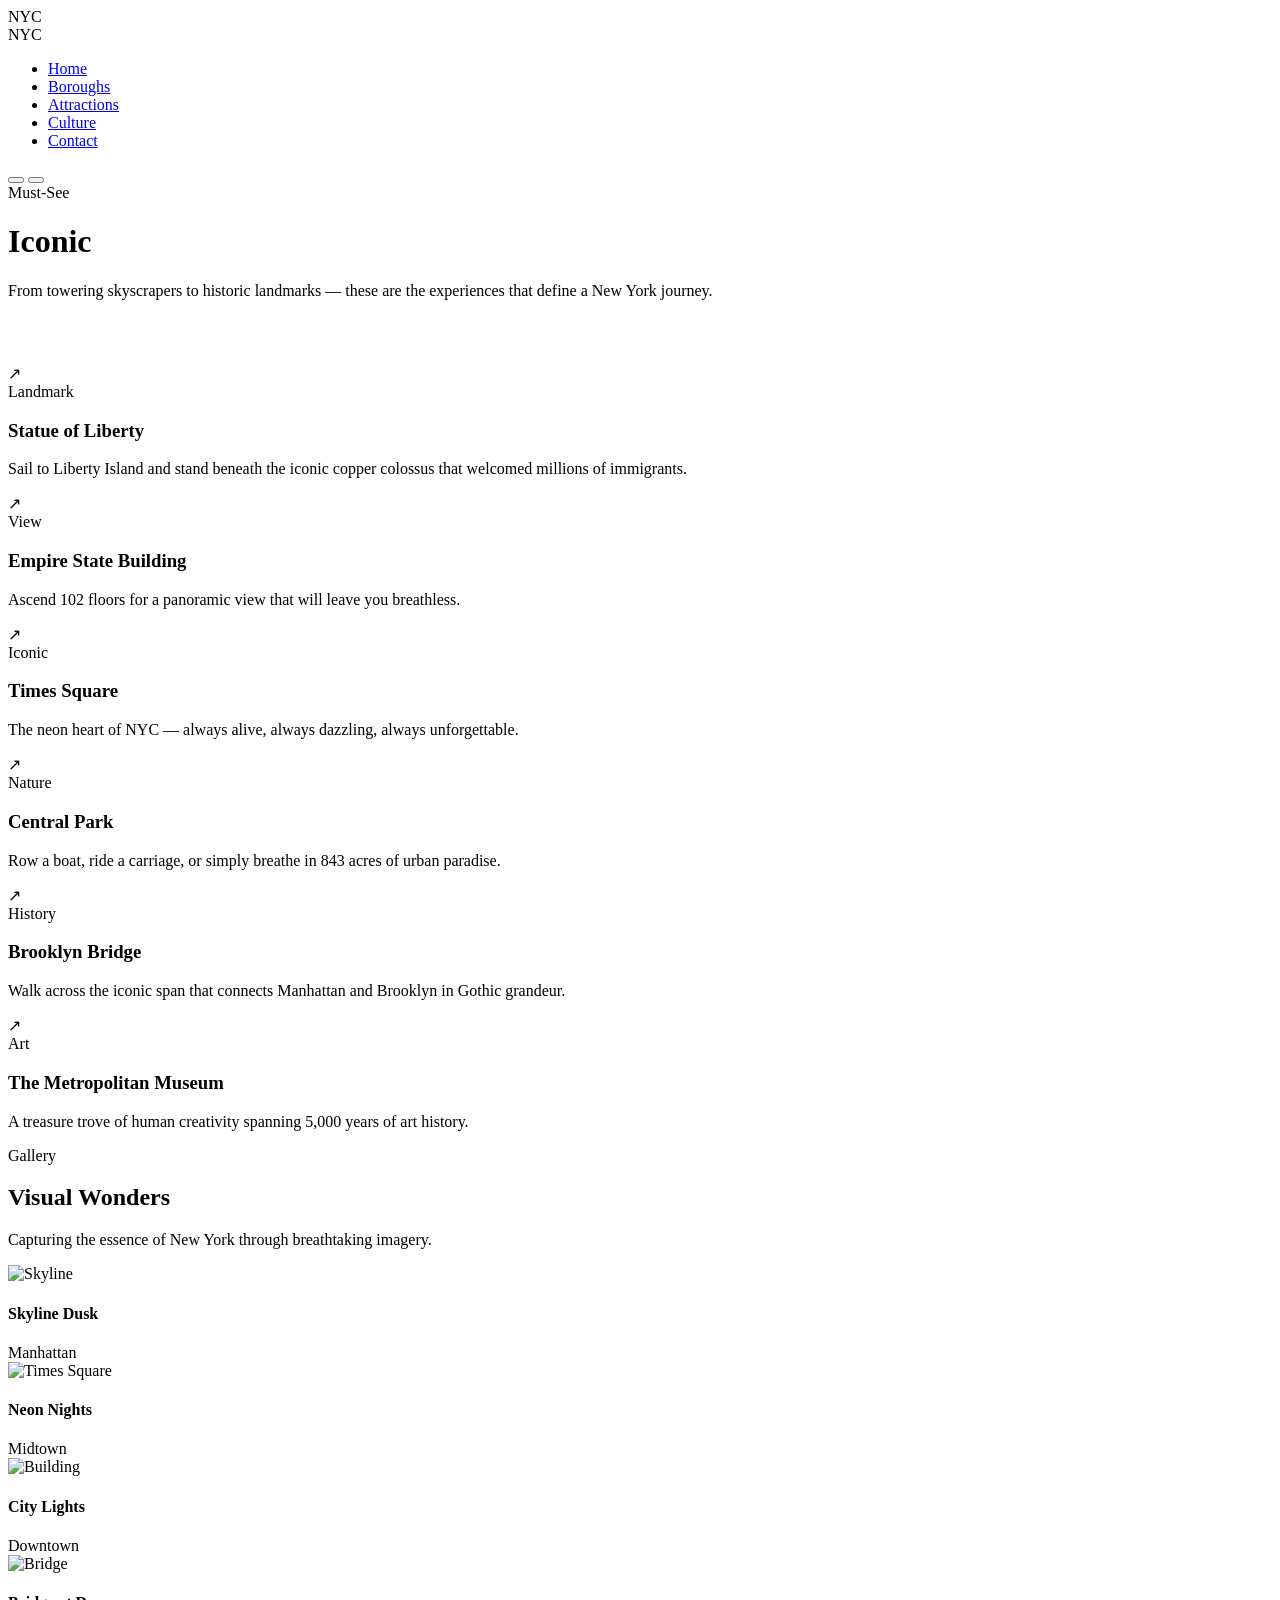
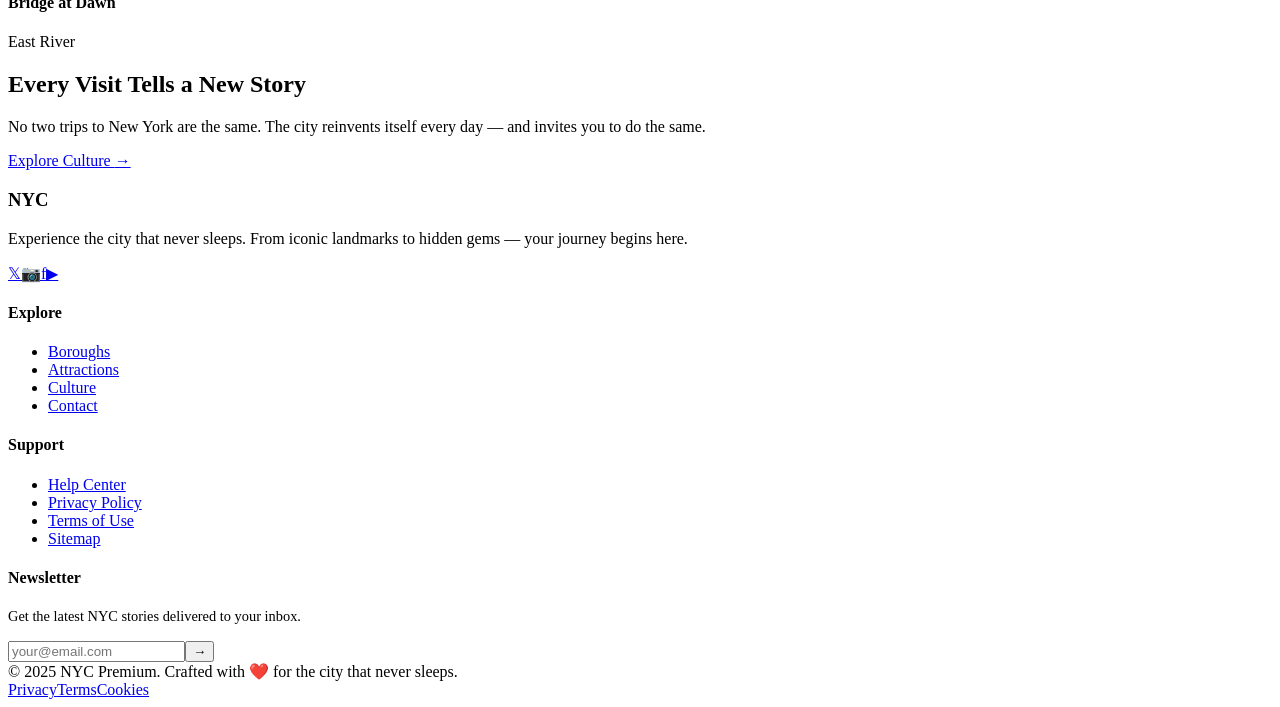
==== attractions.html @ 8195880f "This is My website finished ." ====
<!DOCTYPE html>
<html lang="en" data-theme="dark">

<head>
    <meta charset="UTF-8">
    <meta name="viewport" content="width=device-width, initial-scale=1.0">
    <title>Attractions — NYC Premium</title>
    <link rel="stylesheet" href="./NewYork-City-/assets/css/style.css">
    <link rel="icon"
        href="data:image/svg+xml,<svg xmlns='http://www.w3.org/2000/svg' viewBox='0 0 100 100'><text y='.9em' font-size='90'>🗽</text></svg>">
</head>

<body>

    <div class="loader">
        <div class="loader-logo">NYC</div>
        <div class="loader-bar"><span></span></div>
    </div>

    <nav class="navbar">
        <div class="nav-logo">NYC</div>
        <ul class="nav-links">
            <li><a href="index.html">Home</a></li>
            <li><a href="boroughs.html">Boroughs</a></li>
            <li><a href="attractions.html" class="active">Attractions</a></li>
            <li><a href="culture.html">Culture</a></li>
            <li><a href="contact.html">Contact</a></li>
        </ul>
        <div class="nav-actions">
            <button class="theme-toggle"><span class="slider"></span></button>
            <button class="menu-btn"><span></span><span></span><span></span></button>
        </div>
    </nav>

    <header class="page-header">
        <div class="page-header-bg"
            style="background-image: url('https://images.unsplash.com/photo-1546436836-07a91091f160?w=2400&q=95');">
        </div>
        <div class="page-header-content">
            <span class="section-tag">Must-See</span>
            <h1>Iconic <span
                    style="background: var(--gradient); -webkit-background-clip: text; -webkit-text-fill-color: transparent;">Attractions</span>
            </h1>
            <p>From towering skyscrapers to historic landmarks — these are the experiences that define a New York
                journey.</p>
        </div>
    </header>

    <section class="section" style="padding-top: 3rem;">
        <div class="cards-grid">
            <div class="card-3d reveal">
                <div class="card-image"
                    style="background-image: url('https://images.unsplash.com/photo-1546436836-07a91091f160?w=1200&q=90&auto=format&fit=crop');">
                </div>
                <div class="card-overlay"></div>
                <div class="card-arrow">↗</div>
                <div class="card-content"><span class="card-tag">Landmark</span>
                    <h3 class="card-title">Statue of Liberty</h3>
                    <p class="card-text">Sail to Liberty Island and stand beneath the iconic copper colossus that
                        welcomed millions of immigrants.</p>
                </div>
            </div>

            <div class="card-3d reveal">
                <div class="card-image"
                    style="background-image: url('https://images.unsplash.com/photo-1518391846015-55a9cc003b25?w=1200&q=90&auto=format&fit=crop');">
                </div>
                <div class="card-overlay"></div>
                <div class="card-arrow">↗</div>
                <div class="card-content"><span class="card-tag">View</span>
                    <h3 class="card-title">Empire State Building</h3>
                    <p class="card-text">Ascend 102 floors for a panoramic view that will leave you breathless.</p>
                </div>
            </div>

            <div class="card-3d reveal">
                <div class="card-image"
                    style="background-image: url('https://images.unsplash.com/photo-1534430480872-3498386e7856?w=1200&q=90&auto=format&fit=crop');">
                </div>
                <div class="card-overlay"></div>
                <div class="card-arrow">↗</div>
                <div class="card-content"><span class="card-tag">Iconic</span>
                    <h3 class="card-title">Times Square</h3>
                    <p class="card-text">The neon heart of NYC — always alive, always dazzling, always unforgettable.
                    </p>
                </div>
            </div>

            <div class="card-3d reveal">
                <div class="card-image"
                    style="background-image: url('https://images.unsplash.com/photo-1568515387631-8b650bbcdb90?w=1200&q=90&auto=format&fit=crop');">
                </div>
                <div class="card-overlay"></div>
                <div class="card-arrow">↗</div>
                <div class="card-content"><span class="card-tag">Nature</span>
                    <h3 class="card-title">Central Park</h3>
                    <p class="card-text">Row a boat, ride a carriage, or simply breathe in 843 acres of urban paradise.
                    </p>
                </div>
            </div>

            <div class="card-3d reveal">
                <div class="card-image"
                    style="background-image: url('https://images.unsplash.com/photo-1496588152823-86ff7695e68f?w=1200&q=90&auto=format&fit=crop');">
                </div>
                <div class="card-overlay"></div>
                <div class="card-arrow">↗</div>
                <div class="card-content"><span class="card-tag">History</span>
                    <h3 class="card-title">Brooklyn Bridge</h3>
                    <p class="card-text">Walk across the iconic span that connects Manhattan and Brooklyn in Gothic
                        grandeur.</p>
                </div>
            </div>

            <div class="card-3d reveal">
                <div class="card-image"
                    style="background-image: url('https://images.unsplash.com/photo-1605130284535-11dd9eedc58a?w=1200&q=90&auto=format&fit=crop');">
                </div>
                <div class="card-overlay"></div>
                <div class="card-arrow">↗</div>
                <div class="card-content"><span class="card-tag">Art</span>
                    <h3 class="card-title">The Metropolitan Museum</h3>
                    <p class="card-text">A treasure trove of human creativity spanning 5,000 years of art history.</p>
                </div>
            </div>
        </div>
    </section>

    <section class="section" style="background: var(--bg-secondary);">
        <div class="section-header reveal">
            <span class="section-tag">Gallery</span>
            <h2 class="section-title">Visual Wonders</h2>
            <p class="section-desc">Capturing the essence of New York through breathtaking imagery.</p>
        </div>
        <div class="gallery-3d">
            <div class="gallery-item reveal"><img
                    src="https://images.unsplash.com/photo-1500916434205-0c77489c6cf7?w=800&q=90" alt="Skyline">
                <div class="gallery-caption">
                    <h4>Skyline Dusk</h4><span>Manhattan</span>
                </div>
            </div>
            <div class="gallery-item reveal"><img
                    src="https://images.unsplash.com/photo-1534430480872-3498386e7856?w=800&q=90" alt="Times Square">
                <div class="gallery-caption">
                    <h4>Neon Nights</h4><span>Midtown</span>
                </div>
            </div>
            <div class="gallery-item reveal"><img
                    src="https://images.unsplash.com/photo-1518391846015-55a9cc003b25?w=800&q=90" alt="Building">
                <div class="gallery-caption">
                    <h4>City Lights</h4><span>Downtown</span>
                </div>
            </div>
            <div class="gallery-item reveal"><img
                    src="https://images.unsplash.com/photo-1496588152823-86ff7695e68f?w=800&q=90" alt="Bridge">
                <div class="gallery-caption">
                    <h4>Bridge at Dawn</h4><span>East River</span>
                </div>
            </div>
        </div>
    </section>

    <section class="parallax-section">
        <div class="parallax-bg"
            style="background-image: url('https://images.unsplash.com/photo-1546436836-07a91091f160?w=2400&q=95');">
        </div>
        <div class="parallax-content reveal">
            <h2>Every Visit Tells a New Story</h2>
            <p>No two trips to New York are the same. The city reinvents itself every day — and invites you to do the
                same.</p>
            <a href="culture.html" class="btn btn-primary btn-magnetic">Explore Culture <span>→</span></a>
        </div>
    </section>

    <footer class="footer">
        <div class="footer-3d-bg"></div>
        <div class="footer-grid">
            <div class="footer-brand">
                <h3>NYC</h3>
                <p>Experience the city that never sleeps. From iconic landmarks to hidden gems — your journey begins
                    here.</p>
                <div class="social-links"><a href="#" class="social-link">𝕏</a><a href="#" class="social-link">📷</a><a
                        href="#" class="social-link">f</a><a href="#" class="social-link">▶</a></div>
            </div>
            <div class="footer-col">
                <h4>Explore</h4>
                <ul>
                    <li><a href="boroughs.html">Boroughs</a></li>
                    <li><a href="attractions.html">Attractions</a></li>
                    <li><a href="culture.html">Culture</a></li>
                    <li><a href="contact.html">Contact</a></li>
                </ul>
            </div>
            <div class="footer-col">
                <h4>Support</h4>
                <ul>
                    <li><a href="#">Help Center</a></li>
                    <li><a href="#">Privacy Policy</a></li>
                    <li><a href="#">Terms of Use</a></li>
                    <li><a href="#">Sitemap</a></li>
                </ul>
            </div>
            <div class="footer-col">
                <h4>Newsletter</h4>
                <p style="color: var(--text-secondary); font-size: 0.9rem; margin-bottom: 1rem;">Get the latest NYC
                    stories delivered to your inbox.</p>
                <form class="newsletter" onsubmit="event.preventDefault(); this.reset(); alert('Subscribed! 🗽');">
                    <input type="email" placeholder="your@email.com" required><button type="submit">→</button>
                </form>
            </div>
        </div>
        <div class="footer-bottom">
            <div>© 2025 NYC Premium. Crafted with ❤️ for the city that never sleeps.</div>
            <div class="footer-bottom-links"><a href="#">Privacy</a><a href="#">Terms</a><a href="#">Cookies</a></div>
        </div>
    </footer>

    <script src="./NewYork-City-/assets/java/main.js"></script>
</body>

</html>
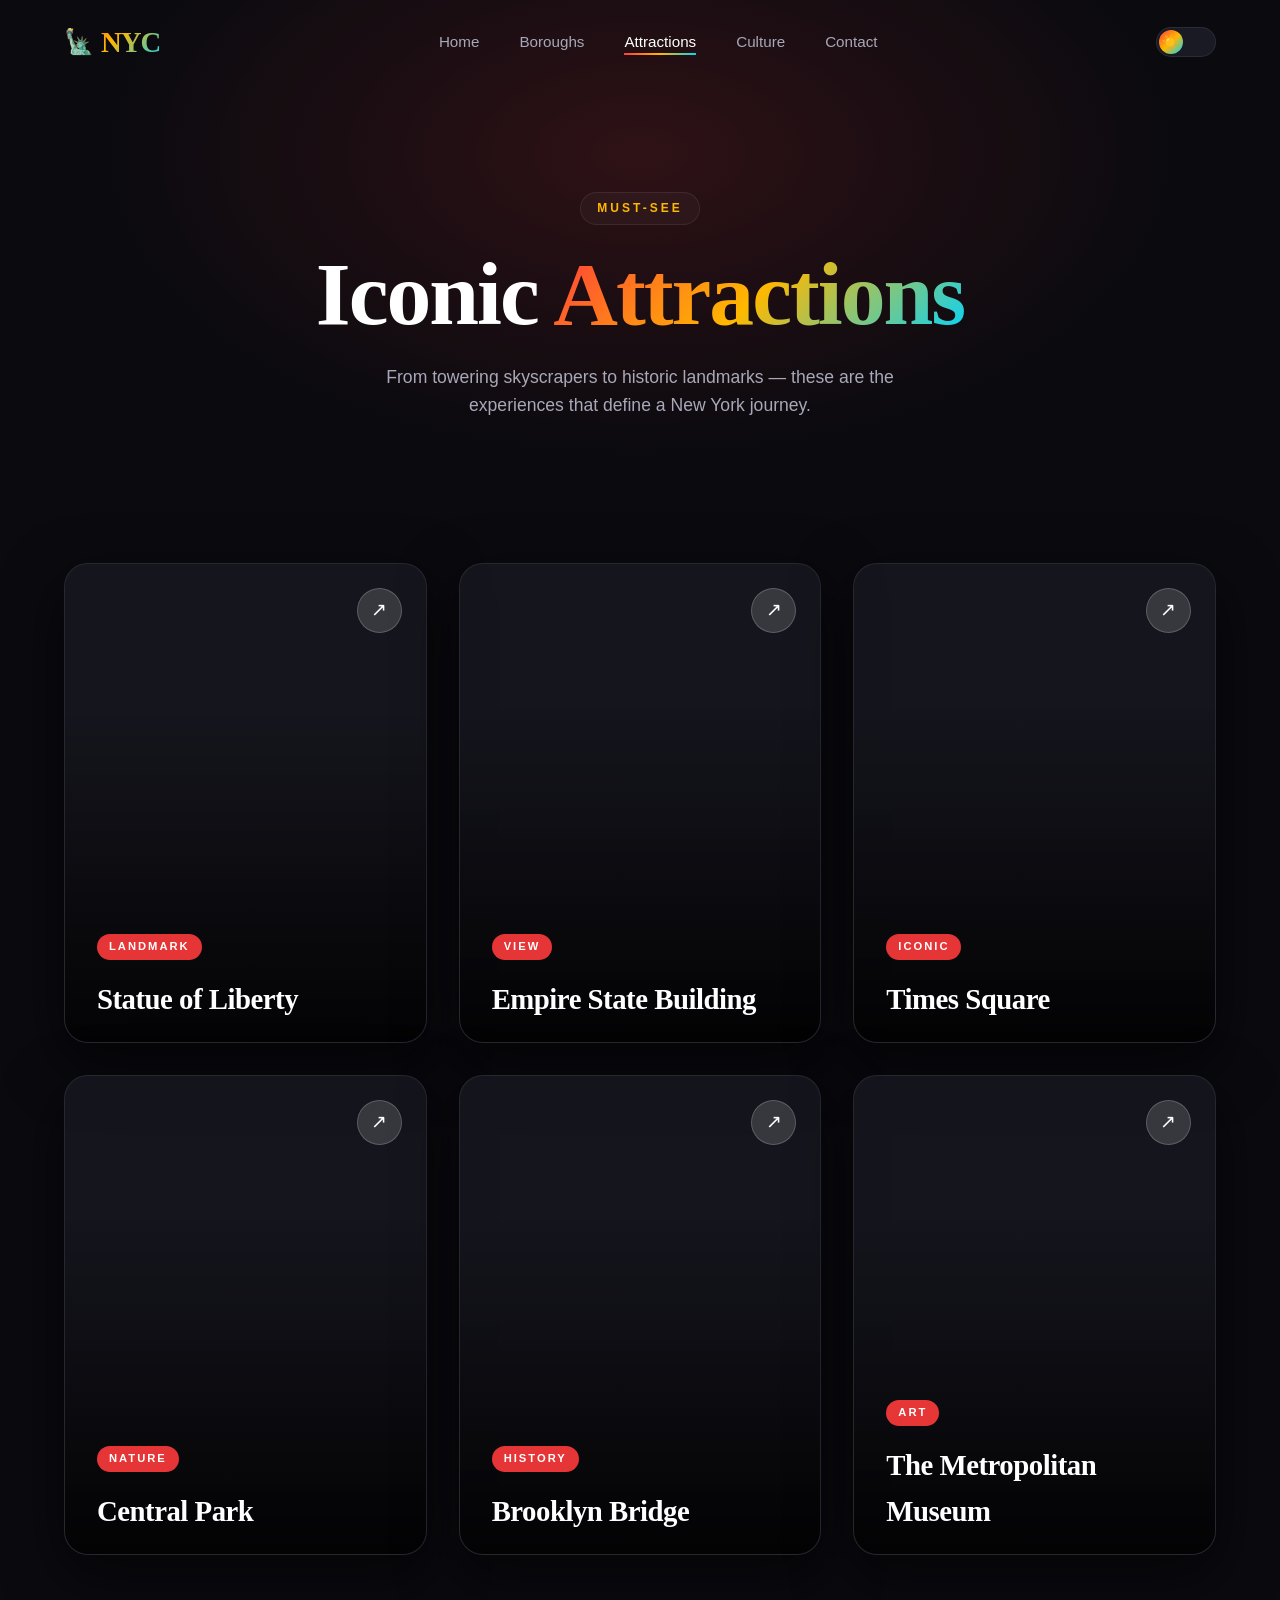
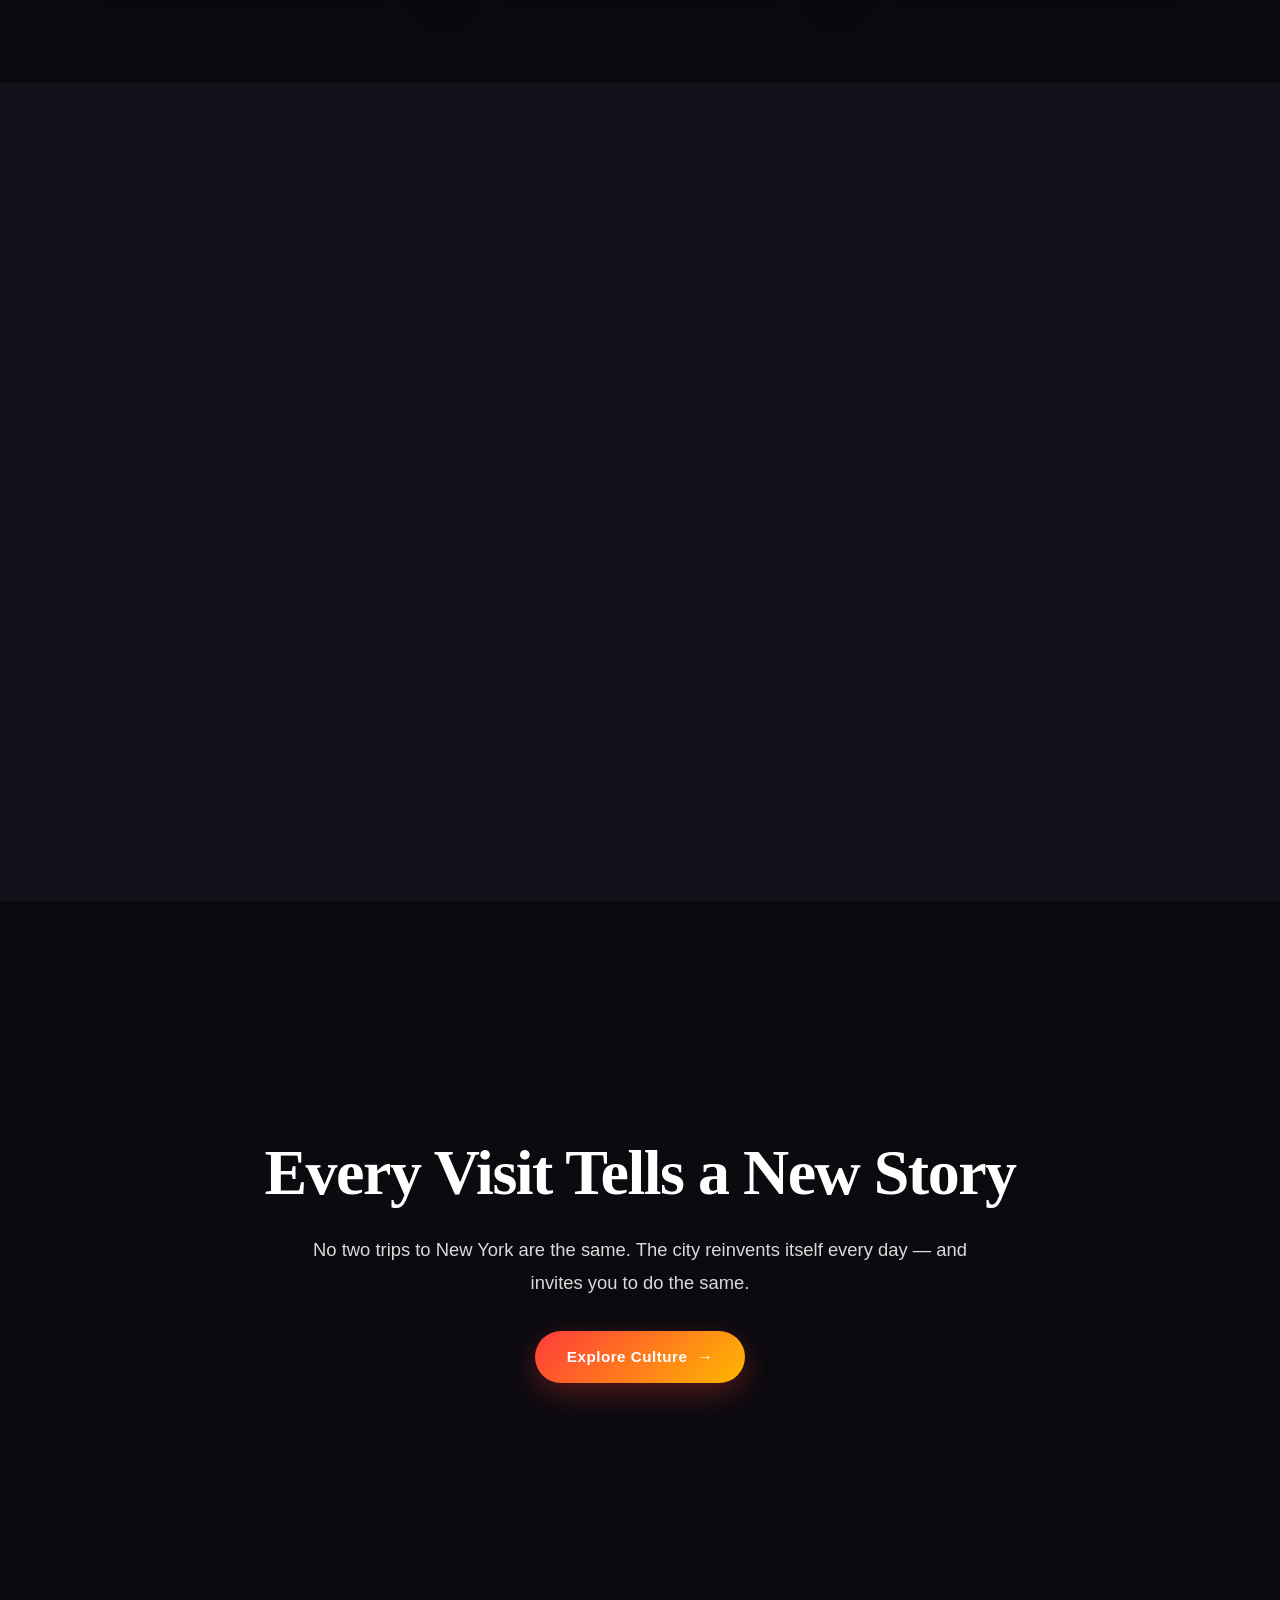
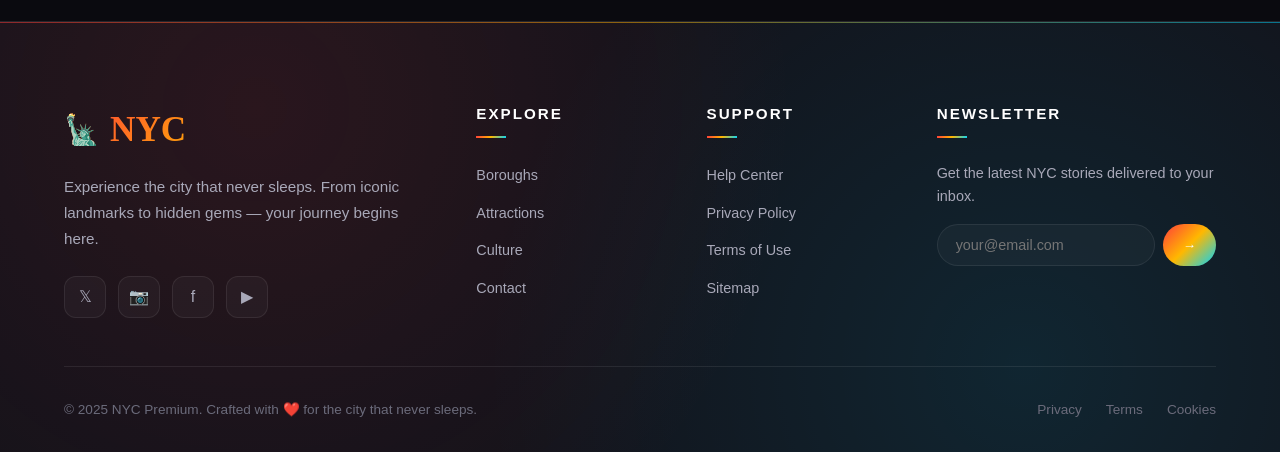
==== commit a387ee92: "this website finish" ====
--- a/attractions.html
+++ b/attractions.html
@@ -5,7 +5,7 @@
     <meta charset="UTF-8">
     <meta name="viewport" content="width=device-width, initial-scale=1.0">
     <title>Attractions — NYC Premium</title>
-    <link rel="stylesheet" href="./NewYork-City-/assets/css/style.css">
+    <link rel="stylesheet" href="./assets/css/style.css">
     <link rel="icon"
         href="data:image/svg+xml,<svg xmlns='http://www.w3.org/2000/svg' viewBox='0 0 100 100'><text y='.9em' font-size='90'>🗽</text></svg>">
 </head>
@@ -215,7 +215,7 @@
         </div>
     </footer>
 
-    <script src="./NewYork-City-/assets/java/main.js"></script>
+    <script src="./assets/java/main.js"></script>
 </body>
 
 </html>
--- a/assets/css/style.css
+++ b/assets/css/style.css
@@ -0,0 +1,1181 @@
+/* ============================================
+   NYC PREMIUM WEBSITE - GLOBAL STYLES
+   ============================================ */
+
+@import url('https://fonts.googleapis.com/css2?family=Playfair+Display:wght@400;700;900&family=Inter:wght@300;400;500;600;700;800&family=Space+Grotesk:wght@300;400;500;600;700&display=swap');
+
+:root {
+  /* Dark theme (default) */
+  --bg-primary: #0a0a0f;
+  --bg-secondary: #12121a;
+  --bg-tertiary: #1a1a24;
+  --bg-card: rgba(26, 26, 36, 0.7);
+  --text-primary: #ffffff;
+  --text-secondary: #a8a8b8;
+  --text-muted: #6b6b7b;
+  --accent: #ff3b3b;
+  --accent-2: #ffb800;
+  --accent-3: #00d4ff;
+  --border: rgba(255, 255, 255, 0.08);
+  --glass: rgba(255, 255, 255, 0.03);
+  --shadow: 0 20px 60px rgba(0, 0, 0, 0.5);
+  --gradient: linear-gradient(135deg, #ff3b3b 0%, #ffb800 50%, #00d4ff 100%);
+  --gradient-dark: linear-gradient(135deg, #0a0a0f 0%, #1a1a24 100%);
+}
+
+[data-theme="light"] {
+  --bg-primary: #f5f5f7;
+  --bg-secondary: #ffffff;
+  --bg-tertiary: #eaeaea;
+  --bg-card: rgba(255, 255, 255, 0.8);
+  --text-primary: #0a0a0f;
+  --text-secondary: #4a4a5a;
+  --text-muted: #8a8a9a;
+  --border: rgba(0, 0, 0, 0.08);
+  --glass: rgba(0, 0, 0, 0.02);
+  --shadow: 0 20px 60px rgba(0, 0, 0, 0.12);
+  --gradient: linear-gradient(135deg, #ff3b3b 0%, #ffb800 50%, #0099cc 100%);
+}
+
+* {
+  margin: 0;
+  padding: 0;
+  box-sizing: border-box;
+}
+
+html {
+  scroll-behavior: smooth;
+  overflow-x: hidden;
+}
+
+body {
+  font-family: 'Space Grotesk', 'Inter', sans-serif;
+  background: var(--bg-primary);
+  color: var(--text-primary);
+  overflow-x: hidden;
+  transition: background 0.5s ease, color 0.5s ease;
+  line-height: 1.6;
+  min-height: 100vh;
+}
+
+/* ============ SCROLLBAR ============ */
+::-webkit-scrollbar { width: 10px; }
+::-webkit-scrollbar-track { background: var(--bg-secondary); }
+::-webkit-scrollbar-thumb {
+  background: var(--gradient);
+  border-radius: 10px;
+}
+
+/* ============ LOADER ============ */
+.loader {
+  position: fixed;
+  inset: 0;
+  background: var(--bg-primary);
+  z-index: 10000;
+  display: flex;
+  align-items: center;
+  justify-content: center;
+  flex-direction: column;
+  transition: opacity 0.8s ease, visibility 0.8s ease;
+}
+.loader.hidden { opacity: 0; visibility: hidden; }
+.loader-logo {
+  font-family: 'Playfair Display', serif;
+  font-size: 3rem;
+  font-weight: 900;
+  background: var(--gradient);
+  -webkit-background-clip: text;
+  -webkit-text-fill-color: transparent;
+  background-clip: text;
+  animation: pulse 1.5s ease-in-out infinite;
+}
+.loader-bar {
+  width: 200px;
+  height: 3px;
+  background: var(--bg-tertiary);
+  margin-top: 20px;
+  border-radius: 3px;
+  overflow: hidden;
+}
+.loader-bar span {
+  display: block;
+  height: 100%;
+  width: 0;
+  background: var(--gradient);
+  animation: load 1.5s ease forwards;
+}
+@keyframes pulse { 0%,100% { opacity: 1; } 50% { opacity: 0.5; } }
+@keyframes load { to { width: 100%; } }
+
+/* ============ NAVBAR ============ */
+.navbar {
+  position: fixed;
+  top: 0;
+  left: 0;
+  width: 100%;
+  padding: 1.2rem 5%;
+  display: flex;
+  justify-content: space-between;
+  align-items: center;
+  z-index: 1000;
+  transition: all 0.4s ease;
+  backdrop-filter: blur(0px);
+}
+.navbar.scrolled {
+  padding: 0.8rem 5%;
+  background: var(--bg-card);
+  backdrop-filter: blur(20px);
+  border-bottom: 1px solid var(--border);
+  box-shadow: var(--shadow);
+}
+.nav-logo {
+  font-family: 'Playfair Display', serif;
+  font-size: 1.8rem;
+  font-weight: 900;
+  letter-spacing: -1px;
+  background: var(--gradient);
+  -webkit-background-clip: text;
+  -webkit-text-fill-color: transparent;
+  background-clip: text;
+  cursor: pointer;
+  display: flex;
+  align-items: center;
+  gap: 8px;
+}
+.nav-logo::before {
+  content: '🗽';
+  font-size: 1.5rem;
+  -webkit-text-fill-color: initial;
+}
+.nav-links {
+  display: flex;
+  gap: 2.5rem;
+  list-style: none;
+  align-items: center;
+}
+.nav-links a {
+  color: var(--text-secondary);
+  text-decoration: none;
+  font-weight: 500;
+  font-size: 0.95rem;
+  position: relative;
+  transition: color 0.3s ease;
+  padding: 5px 0;
+}
+.nav-links a::after {
+  content: '';
+  position: absolute;
+  bottom: 0;
+  left: 0;
+  width: 0;
+  height: 2px;
+  background: var(--gradient);
+  transition: width 0.4s cubic-bezier(0.4, 0, 0.2, 1);
+}
+.nav-links a:hover, .nav-links a.active {
+  color: var(--text-primary);
+}
+.nav-links a:hover::after, .nav-links a.active::after {
+  width: 100%;
+}
+
+.nav-actions {
+  display: flex;
+  align-items: center;
+  gap: 1rem;
+}
+
+/* Theme Toggle */
+.theme-toggle {
+  width: 60px;
+  height: 30px;
+  border-radius: 50px;
+  background: var(--bg-tertiary);
+  border: 1px solid var(--border);
+  cursor: pointer;
+  position: relative;
+  transition: all 0.4s ease;
+}
+.theme-toggle::before {
+  content: '☀️';
+  position: absolute;
+  top: 50%;
+  left: 4px;
+  transform: translateY(-50%);
+  font-size: 0.9rem;
+  transition: all 0.4s cubic-bezier(0.68, -0.55, 0.265, 1.55);
+  z-index: 2;
+}
+[data-theme="light"] .theme-toggle::before {
+  content: '🌙';
+  left: 32px;
+}
+.theme-toggle .slider {
+  position: absolute;
+  top: 2px;
+  left: 2px;
+  width: 24px;
+  height: 24px;
+  border-radius: 50%;
+  background: var(--gradient);
+  transition: all 0.4s cubic-bezier(0.68, -0.55, 0.265, 1.55);
+}
+[data-theme="light"] .theme-toggle .slider {
+  left: 32px;
+}
+
+/* Mobile Menu Button */
+.menu-btn {
+  display: none;
+  width: 40px;
+  height: 40px;
+  border-radius: 10px;
+  background: var(--glass);
+  border: 1px solid var(--border);
+  cursor: pointer;
+  flex-direction: column;
+  justify-content: center;
+  align-items: center;
+  gap: 5px;
+  transition: all 0.3s ease;
+}
+.menu-btn span {
+  width: 20px;
+  height: 2px;
+  background: var(--text-primary);
+  border-radius: 2px;
+  transition: all 0.3s ease;
+}
+.menu-btn.active span:nth-child(1) { transform: translateY(7px) rotate(45deg); }
+.menu-btn.active span:nth-child(2) { opacity: 0; }
+.menu-btn.active span:nth-child(3) { transform: translateY(-7px) rotate(-45deg); }
+
+/* ============ ADVANCED BUTTONS ============ */
+.btn {
+  position: relative;
+  display: inline-flex;
+  align-items: center;
+  gap: 10px;
+  padding: 14px 32px;
+  border-radius: 50px;
+  font-weight: 600;
+  font-size: 0.95rem;
+  letter-spacing: 0.5px;
+  text-decoration: none;
+  cursor: pointer;
+  border: none;
+  overflow: hidden;
+  transition: all 0.4s cubic-bezier(0.4, 0, 0.2, 1);
+  font-family: inherit;
+  isolation: isolate;
+}
+.btn-primary {
+  background: var(--gradient);
+  color: #fff;
+  background-size: 200% 200%;
+  animation: gradientShift 4s ease infinite;
+  box-shadow: 0 10px 30px rgba(255, 59, 59, 0.3);
+}
+.btn-primary:hover {
+  transform: translateY(-3px) scale(1.02);
+  box-shadow: 0 20px 40px rgba(255, 59, 59, 0.5);
+}
+.btn-primary::before {
+  content: '';
+  position: absolute;
+  inset: 0;
+  background: linear-gradient(90deg, transparent, rgba(255,255,255,0.4), transparent);
+  transform: translateX(-100%);
+  transition: transform 0.6s ease;
+}
+.btn-primary:hover::before { transform: translateX(100%); }
+
+.btn-outline {
+  background: transparent;
+  color: var(--text-primary);
+  border: 1.5px solid var(--border);
+  backdrop-filter: blur(10px);
+}
+.btn-outline:hover {
+  border-color: transparent;
+  background: var(--gradient);
+  color: #fff;
+  transform: translateY(-3px);
+  box-shadow: 0 15px 35px rgba(255, 184, 0, 0.3);
+}
+.btn-icon {
+  width: 50px;
+  height: 50px;
+  padding: 0;
+  border-radius: 50%;
+  background: var(--glass);
+  border: 1px solid var(--border);
+  color: var(--text-primary);
+  display: inline-flex;
+  align-items: center;
+  justify-content: center;
+  transition: all 0.4s ease;
+}
+.btn-icon:hover {
+  background: var(--gradient);
+  color: #fff;
+  transform: rotate(45deg) scale(1.1);
+}
+
+@keyframes gradientShift {
+  0%,100% { background-position: 0% 50%; }
+  50% { background-position: 100% 50%; }
+}
+
+/* Magnetic button */
+.btn-magnetic {
+  position: relative;
+  transition: transform 0.3s cubic-bezier(0.4, 0, 0.2, 1);
+}
+
+/* ============ HERO 3D SECTION ============ */
+.hero {
+  position: relative;
+  min-height: 100vh;
+  display: flex;
+  align-items: center;
+  justify-content: center;
+  overflow: hidden;
+  padding: 100px 5% 50px;
+  perspective: 1500px;
+  background: radial-gradient(ellipse at 50% 50%, rgba(255, 59, 59, 0.15), transparent 70%),
+              radial-gradient(ellipse at 20% 80%, rgba(0, 212, 255, 0.1), transparent 60%),
+              var(--bg-primary);
+}
+
+.hero-bg-image {
+  position: absolute;
+  inset: 0;
+  background-image: url('https://images.unsplash.com/photo-1496442226666-8d4d0e62e6e9?w=2400&q=95&auto=format&fit=crop');
+  background-size: cover;
+  background-position: center;
+  opacity: 0.35;
+  filter: brightness(0.6) contrast(1.2) saturate(1.1);
+  transform: scale(1.1);
+  animation: slowZoom 20s ease-in-out infinite alternate;
+  z-index: 0;
+}
+[data-theme="light"] .hero-bg-image {
+  opacity: 0.5;
+  filter: brightness(1) contrast(1.1);
+}
+@keyframes slowZoom {
+  from { transform: scale(1.1) translate(0, 0); }
+  to { transform: scale(1.2) translate(-2%, -1%); }
+}
+
+.hero-overlay {
+  position: absolute;
+  inset: 0;
+  background: linear-gradient(180deg, var(--bg-primary) 0%, transparent 30%, transparent 70%, var(--bg-primary) 100%);
+  z-index: 1;
+  opacity: 0.9;
+}
+
+/* 3D Floating Grid */
+.hero-grid {
+  position: absolute;
+  inset: -20%;
+  background-image: 
+    linear-gradient(rgba(255,255,255,0.05) 1px, transparent 1px),
+    linear-gradient(90deg, rgba(255,255,255,0.05) 1px, transparent 1px);
+  background-size: 60px 60px;
+  transform: perspective(500px) rotateX(60deg) translateZ(-200px);
+  animation: gridMove 15s linear infinite;
+  z-index: 0;
+  opacity: 0.6;
+  mask-image: radial-gradient(ellipse at center, black 20%, transparent 70%);
+  -webkit-mask-image: radial-gradient(ellipse at center, black 20%, transparent 70%);
+}
+[data-theme="light"] .hero-grid {
+  background-image: 
+    linear-gradient(rgba(0,0,0,0.05) 1px, transparent 1px),
+    linear-gradient(90deg, rgba(0,0,0,0.05) 1px, transparent 1px);
+}
+@keyframes gridMove {
+  from { background-position: 0 0; }
+  to { background-position: 0 60px; }
+}
+
+/* Floating 3D Elements */
+.floating-element {
+  position: absolute;
+  border-radius: 20px;
+  background: var(--gradient);
+  filter: blur(60px);
+  opacity: 0.5;
+  z-index: 0;
+  animation: float 8s ease-in-out infinite;
+}
+.float-1 {
+  width: 300px; height: 300px;
+  top: 10%; left: 5%;
+  background: radial-gradient(circle, #ff3b3b, transparent);
+  animation-delay: 0s;
+}
+.float-2 {
+  width: 400px; height: 400px;
+  bottom: 10%; right: 5%;
+  background: radial-gradient(circle, #00d4ff, transparent);
+  animation-delay: -3s;
+}
+.float-3 {
+  width: 250px; height: 250px;
+  top: 50%; left: 50%;
+  background: radial-gradient(circle, #ffb800, transparent);
+  animation-delay: -6s;
+}
+@keyframes float {
+  0%, 100% { transform: translate(0, 0) scale(1); }
+  33% { transform: translate(30px, -40px) scale(1.1); }
+  66% { transform: translate(-20px, 30px) scale(0.95); }
+}
+
+/* 3D Card Container */
+.hero-3d-container {
+  position: relative;
+  z-index: 2;
+  transform-style: preserve-3d;
+  transition: transform 0.15s ease-out;
+  will-change: transform;
+  max-width: 1200px;
+  width: 100%;
+}
+
+.hero-content {
+  text-align: center;
+  transform-style: preserve-3d;
+}
+
+.hero-badge {
+  display: inline-flex;
+  align-items: center;
+  gap: 10px;
+  padding: 8px 20px;
+  border-radius: 50px;
+  background: var(--glass);
+  border: 1px solid var(--border);
+  backdrop-filter: blur(20px);
+  font-size: 0.85rem;
+  font-weight: 500;
+  color: var(--text-secondary);
+  letter-spacing: 2px;
+  text-transform: uppercase;
+  margin-bottom: 2rem;
+  transform: translateZ(60px);
+  animation: fadeInUp 1s ease 0.2s both;
+}
+.hero-badge .dot {
+  width: 8px; height: 8px;
+  border-radius: 50%;
+  background: #00ff88;
+  box-shadow: 0 0 15px #00ff88;
+  animation: blink 2s ease infinite;
+}
+@keyframes blink { 0%,100% { opacity: 1; } 50% { opacity: 0.3; } }
+
+.hero-title {
+  font-family: 'Playfair Display', serif;
+  font-size: clamp(3rem, 9vw, 8rem);
+  font-weight: 900;
+  line-height: 0.95;
+  letter-spacing: -3px;
+  margin-bottom: 1.5rem;
+  transform: translateZ(80px);
+  animation: fadeInUp 1s ease 0.4s both;
+}
+.hero-title .line { display: block; overflow: hidden; }
+.hero-title .gradient-text {
+  background: var(--gradient);
+  -webkit-background-clip: text;
+  -webkit-text-fill-color: transparent;
+  background-clip: text;
+  background-size: 200% 200%;
+  animation: gradientShift 5s ease infinite;
+}
+.hero-title .outlined {
+  -webkit-text-stroke: 2px var(--text-primary);
+  -webkit-text-fill-color: transparent;
+  color: transparent;
+}
+
+.hero-subtitle {
+  font-size: clamp(1rem, 1.5vw, 1.25rem);
+  color: var(--text-secondary);
+  max-width: 650px;
+  margin: 0 auto 2.5rem;
+  transform: translateZ(50px);
+  animation: fadeInUp 1s ease 0.6s both;
+  font-weight: 300;
+  line-height: 1.7;
+}
+
+.hero-cta {
+  display: flex;
+  gap: 1rem;
+  justify-content: center;
+  flex-wrap: wrap;
+  transform: translateZ(70px);
+  animation: fadeInUp 1s ease 0.8s both;
+}
+
+.hero-stats {
+  display: flex;
+  gap: 3rem;
+  justify-content: center;
+  margin-top: 4rem;
+  flex-wrap: wrap;
+  transform: translateZ(40px);
+  animation: fadeInUp 1s ease 1s both;
+}
+.stat-item {
+  text-align: center;
+}
+.stat-number {
+  font-family: 'Playfair Display', serif;
+  font-size: 2.5rem;
+  font-weight: 900;
+  background: var(--gradient);
+  -webkit-background-clip: text;
+  -webkit-text-fill-color: transparent;
+  background-clip: text;
+  line-height: 1;
+}
+.stat-label {
+  font-size: 0.8rem;
+  color: var(--text-muted);
+  text-transform: uppercase;
+  letter-spacing: 2px;
+  margin-top: 8px;
+}
+
+/* Scroll indicator */
+.scroll-indicator {
+  position: absolute;
+  bottom: 30px;
+  left: 50%;
+  transform: translateX(-50%);
+  z-index: 3;
+  display: flex;
+  flex-direction: column;
+  align-items: center;
+  gap: 10px;
+  color: var(--text-muted);
+  font-size: 0.75rem;
+  letter-spacing: 3px;
+  text-transform: uppercase;
+  animation: fadeIn 1s ease 1.5s both;
+}
+.scroll-line {
+  width: 1px;
+  height: 50px;
+  background: linear-gradient(to bottom, var(--accent), transparent);
+  position: relative;
+  overflow: hidden;
+}
+.scroll-line::after {
+  content: '';
+  position: absolute;
+  top: 0; left: 0;
+  width: 100%;
+  height: 20px;
+  background: var(--accent-3);
+  animation: scrollDown 2s ease infinite;
+}
+@keyframes scrollDown {
+  0% { transform: translateY(-100%); }
+  100% { transform: translateY(250%); }
+}
+
+@keyframes fadeInUp {
+  from { opacity: 0; transform: translateY(40px) translateZ(0); }
+  to { opacity: 1; transform: translateY(0) translateZ(var(--tz, 0)); }
+}
+@keyframes fadeIn {
+  from { opacity: 0; }
+  to { opacity: 1; }
+}
+
+/* ============ SECTIONS ============ */
+.section {
+  padding: 8rem 5%;
+  position: relative;
+}
+.section-header {
+  text-align: center;
+  max-width: 800px;
+  margin: 0 auto 5rem;
+}
+.section-tag {
+  display: inline-block;
+  padding: 6px 16px;
+  border-radius: 50px;
+  background: var(--glass);
+  border: 1px solid var(--border);
+  font-size: 0.75rem;
+  letter-spacing: 3px;
+  text-transform: uppercase;
+  color: var(--accent-2);
+  font-weight: 600;
+  margin-bottom: 1.5rem;
+}
+.section-title {
+  font-family: 'Playfair Display', serif;
+  font-size: clamp(2rem, 5vw, 4rem);
+  font-weight: 900;
+  line-height: 1.1;
+  letter-spacing: -1.5px;
+  margin-bottom: 1.5rem;
+}
+.section-desc {
+  color: var(--text-secondary);
+  font-size: 1.05rem;
+  line-height: 1.8;
+}
+
+/* ============ 3D CARDS ============ */
+.cards-grid {
+  display: grid;
+  grid-template-columns: repeat(auto-fit, minmax(320px, 1fr));
+  gap: 2rem;
+  max-width: 1400px;
+  margin: 0 auto;
+  perspective: 1500px;
+}
+
+.card-3d {
+  position: relative;
+  height: 480px;
+  border-radius: 24px;
+  overflow: hidden;
+  background: var(--bg-card);
+  border: 1px solid var(--border);
+  cursor: pointer;
+  transform-style: preserve-3d;
+  transition: transform 0.6s cubic-bezier(0.4, 0, 0.2, 1), box-shadow 0.6s ease;
+  box-shadow: var(--shadow);
+}
+.card-3d:hover {
+  transform: translateY(-15px) rotateX(5deg) rotateY(-5deg) scale(1.02);
+  box-shadow: 0 40px 80px rgba(255, 59, 59, 0.2);
+}
+.card-image {
+  position: absolute;
+  inset: 0;
+  background-size: cover;
+  background-position: center;
+  transition: transform 0.8s cubic-bezier(0.4, 0, 0.2, 1);
+  z-index: 1;
+}
+.card-3d:hover .card-image {
+  transform: scale(1.1);
+}
+.card-overlay {
+  position: absolute;
+  inset: 0;
+  background: linear-gradient(180deg, transparent 30%, rgba(0,0,0,0.85) 100%);
+  z-index: 2;
+}
+.card-content {
+  position: absolute;
+  bottom: 0;
+  left: 0;
+  right: 0;
+  padding: 2rem;
+  z-index: 3;
+  transform: translateY(20px);
+  transition: transform 0.5s cubic-bezier(0.4, 0, 0.2, 1);
+}
+.card-3d:hover .card-content {
+  transform: translateY(0);
+}
+.card-tag {
+  display: inline-block;
+  padding: 4px 12px;
+  border-radius: 50px;
+  background: rgba(255, 59, 59, 0.9);
+  color: #fff;
+  font-size: 0.7rem;
+  font-weight: 700;
+  letter-spacing: 2px;
+  text-transform: uppercase;
+  margin-bottom: 1rem;
+  backdrop-filter: blur(10px);
+}
+.card-title {
+  font-family: 'Playfair Display', serif;
+  font-size: 1.8rem;
+  font-weight: 700;
+  color: #fff;
+  margin-bottom: 0.5rem;
+  letter-spacing: -0.5px;
+}
+.card-text {
+  color: rgba(255,255,255,0.8);
+  font-size: 0.9rem;
+  opacity: 0;
+  max-height: 0;
+  overflow: hidden;
+  transition: all 0.5s ease;
+}
+.card-3d:hover .card-text {
+  opacity: 1;
+  max-height: 100px;
+  margin-top: 1rem;
+}
+.card-arrow {
+  position: absolute;
+  top: 1.5rem;
+  right: 1.5rem;
+  width: 45px;
+  height: 45px;
+  border-radius: 50%;
+  background: rgba(255,255,255,0.15);
+  backdrop-filter: blur(10px);
+  border: 1px solid rgba(255,255,255,0.2);
+  color: #fff;
+  display: flex;
+  align-items: center;
+  justify-content: center;
+  z-index: 4;
+  transition: all 0.4s ease;
+  font-size: 1.2rem;
+}
+.card-3d:hover .card-arrow {
+  background: var(--gradient);
+  transform: rotate(45deg) scale(1.1);
+}
+
+/* ============ PARALLAX SECTION ============ */
+.parallax-section {
+  position: relative;
+  min-height: 80vh;
+  display: flex;
+  align-items: center;
+  justify-content: center;
+  overflow: hidden;
+  text-align: center;
+  padding: 5rem 5%;
+}
+.parallax-bg {
+  position: absolute;
+  inset: -20%;
+  background-size: cover;
+  background-position: center;
+  background-attachment: fixed;
+  z-index: 0;
+  filter: brightness(0.4) saturate(1.2);
+}
+[data-theme="light"] .parallax-bg {
+  filter: brightness(0.7) saturate(1.1);
+}
+.parallax-content {
+  position: relative;
+  z-index: 2;
+  max-width: 900px;
+  color: #fff;
+}
+.parallax-content h2 {
+  font-family: 'Playfair Display', serif;
+  font-size: clamp(2rem, 5vw, 4rem);
+  font-weight: 900;
+  letter-spacing: -1.5px;
+  margin-bottom: 1.5rem;
+  line-height: 1.1;
+}
+.parallax-content p {
+  font-size: 1.15rem;
+  color: rgba(255,255,255,0.85);
+  max-width: 700px;
+  margin: 0 auto 2rem;
+  line-height: 1.8;
+}
+
+/* ============ IMAGE GALLERY 3D ============ */
+.gallery-3d {
+  display: grid;
+  grid-template-columns: repeat(auto-fit, minmax(250px, 1fr));
+  gap: 1.5rem;
+  max-width: 1400px;
+  margin: 0 auto;
+  perspective: 1500px;
+}
+.gallery-item {
+  position: relative;
+  height: 300px;
+  border-radius: 20px;
+  overflow: hidden;
+  cursor: pointer;
+  transform-style: preserve-3d;
+  transition: transform 0.6s cubic-bezier(0.4, 0, 0.2, 1);
+  box-shadow: var(--shadow);
+}
+.gallery-item:nth-child(3n+1) { transform: rotate(-1deg); }
+.gallery-item:nth-child(3n+2) { transform: rotate(1deg) translateY(20px); }
+.gallery-item:nth-child(3n+3) { transform: rotate(-0.5deg); }
+.gallery-item:hover {
+  transform: scale(1.05) rotate(0deg) translateY(-10px);
+  z-index: 5;
+}
+.gallery-item img {
+  width: 100%;
+  height: 100%;
+  object-fit: cover;
+  transition: transform 0.8s ease, filter 0.5s ease;
+  filter: grayscale(40%) brightness(0.9);
+}
+.gallery-item:hover img {
+  transform: scale(1.15);
+  filter: grayscale(0%) brightness(1);
+}
+.gallery-caption {
+  position: absolute;
+  bottom: 0;
+  left: 0;
+  right: 0;
+  padding: 1.5rem;
+  background: linear-gradient(transparent, rgba(0,0,0,0.9));
+  color: #fff;
+  transform: translateY(100%);
+  transition: transform 0.5s cubic-bezier(0.4, 0, 0.2, 1);
+}
+.gallery-item:hover .gallery-caption {
+  transform: translateY(0);
+}
+.gallery-caption h4 {
+  font-family: 'Playfair Display', serif;
+  font-size: 1.3rem;
+  margin-bottom: 4px;
+}
+.gallery-caption span {
+  font-size: 0.8rem;
+  color: var(--accent-2);
+  letter-spacing: 2px;
+  text-transform: uppercase;
+}
+
+/* ============ FOOTER ============ */
+.footer {
+  position: relative;
+  background: var(--bg-secondary);
+  padding: 5rem 5% 2rem;
+  border-top: 1px solid var(--border);
+  overflow: hidden;
+}
+.footer::before {
+  content: '';
+  position: absolute;
+  top: 0; left: 0; right: 0;
+  height: 1px;
+  background: var(--gradient);
+  opacity: 0.5;
+}
+.footer-3d-bg {
+  position: absolute;
+  inset: 0;
+  background-image: 
+    radial-gradient(circle at 20% 20%, rgba(255, 59, 59, 0.1), transparent 50%),
+    radial-gradient(circle at 80% 80%, rgba(0, 212, 255, 0.1), transparent 50%);
+  pointer-events: none;
+  animation: float 10s ease-in-out infinite;
+}
+.footer-grid {
+  display: grid;
+  grid-template-columns: 2fr 1fr 1fr 1.5fr;
+  gap: 3rem;
+  max-width: 1400px;
+  margin: 0 auto 3rem;
+  position: relative;
+  z-index: 1;
+}
+.footer-brand h3 {
+  font-family: 'Playfair Display', serif;
+  font-size: 2.2rem;
+  font-weight: 900;
+  background: var(--gradient);
+  -webkit-background-clip: text;
+  -webkit-text-fill-color: transparent;
+  background-clip: text;
+  margin-bottom: 1rem;
+  display: flex;
+  align-items: center;
+  gap: 10px;
+}
+.footer-brand h3::before {
+  content: '🗽';
+  font-size: 1.8rem;
+  -webkit-text-fill-color: initial;
+}
+.footer-brand p {
+  color: var(--text-secondary);
+  font-size: 0.95rem;
+  line-height: 1.7;
+  max-width: 350px;
+  margin-bottom: 1.5rem;
+}
+.social-links {
+  display: flex;
+  gap: 0.75rem;
+}
+.social-link {
+  width: 42px;
+  height: 42px;
+  border-radius: 12px;
+  background: var(--glass);
+  border: 1px solid var(--border);
+  display: flex;
+  align-items: center;
+  justify-content: center;
+  color: var(--text-secondary);
+  text-decoration: none;
+  transition: all 0.4s cubic-bezier(0.68, -0.55, 0.265, 1.55);
+}
+.social-link:hover {
+  background: var(--gradient);
+  color: #fff;
+  transform: translateY(-5px) rotate(-8deg);
+  border-color: transparent;
+}
+
+.footer-col h4 {
+  font-size: 0.95rem;
+  font-weight: 700;
+  letter-spacing: 2px;
+  text-transform: uppercase;
+  color: var(--text-primary);
+  margin-bottom: 1.5rem;
+  position: relative;
+  padding-bottom: 12px;
+}
+.footer-col h4::after {
+  content: '';
+  position: absolute;
+  bottom: 0;
+  left: 0;
+  width: 30px;
+  height: 2px;
+  background: var(--gradient);
+}
+.footer-col ul {
+  list-style: none;
+}
+.footer-col li {
+  margin-bottom: 0.75rem;
+}
+.footer-col a {
+  color: var(--text-secondary);
+  text-decoration: none;
+  font-size: 0.9rem;
+  transition: all 0.3s ease;
+  position: relative;
+  padding-left: 0;
+}
+.footer-col a:hover {
+  color: var(--accent);
+  padding-left: 8px;
+}
+
+.newsletter {
+  display: flex;
+  gap: 8px;
+  margin-top: 1rem;
+}
+.newsletter input {
+  flex: 1;
+  padding: 12px 18px;
+  border-radius: 50px;
+  background: var(--glass);
+  border: 1px solid var(--border);
+  color: var(--text-primary);
+  font-family: inherit;
+  font-size: 0.9rem;
+  outline: none;
+  transition: all 0.3s ease;
+}
+.newsletter input:focus {
+  border-color: var(--accent);
+  box-shadow: 0 0 0 3px rgba(255, 59, 59, 0.1);
+}
+.newsletter button {
+  padding: 12px 20px;
+  border-radius: 50px;
+  background: var(--gradient);
+  color: #fff;
+  border: none;
+  cursor: pointer;
+  font-weight: 600;
+  transition: all 0.3s ease;
+}
+.newsletter button:hover {
+  transform: scale(1.05);
+  box-shadow: 0 10px 25px rgba(255, 59, 59, 0.4);
+}
+
+.footer-bottom {
+  max-width: 1400px;
+  margin: 0 auto;
+  padding-top: 2rem;
+  border-top: 1px solid var(--border);
+  display: flex;
+  justify-content: space-between;
+  align-items: center;
+  flex-wrap: wrap;
+  gap: 1rem;
+  color: var(--text-muted);
+  font-size: 0.85rem;
+  position: relative;
+  z-index: 1;
+}
+.footer-bottom-links {
+  display: flex;
+  gap: 1.5rem;
+}
+.footer-bottom-links a {
+  color: var(--text-muted);
+  text-decoration: none;
+  transition: color 0.3s ease;
+}
+.footer-bottom-links a:hover { color: var(--accent); }
+
+/* ============ MARQUEE ============ */
+.marquee {
+  overflow: hidden;
+  padding: 2rem 0;
+  border-top: 1px solid var(--border);
+  border-bottom: 1px solid var(--border);
+  background: var(--bg-secondary);
+}
+.marquee-track {
+  display: flex;
+  gap: 4rem;
+  animation: scroll 30s linear infinite;
+  white-space: nowrap;
+}
+.marquee-item {
+  font-family: 'Playfair Display', serif;
+  font-size: clamp(1.5rem, 3vw, 2.5rem);
+  font-weight: 900;
+  color: var(--text-muted);
+  letter-spacing: -1px;
+  display: flex;
+  align-items: center;
+  gap: 2rem;
+}
+.marquee-item::after {
+  content: '★';
+  color: var(--accent);
+  font-size: 0.7em;
+}
+@keyframes scroll {
+  from { transform: translateX(0); }
+  to { transform: translateX(-50%); }
+}
+
+/* ============ PAGE HEADER ============ */
+.page-header {
+  position: relative;
+  padding: 12rem 5% 6rem;
+  text-align: center;
+  overflow: hidden;
+  background: radial-gradient(ellipse at 50% 30%, rgba(255, 59, 59, 0.15), transparent 60%),
+              var(--bg-primary);
+}
+.page-header-bg {
+  position: absolute;
+  inset: 0;
+  background-size: cover;
+  background-position: center;
+  opacity: 0.25;
+  z-index: 0;
+  filter: brightness(0.5);
+}
+[data-theme="light"] .page-header-bg {
+  opacity: 0.35;
+  filter: brightness(0.9);
+}
+.page-header-content {
+  position: relative;
+  z-index: 2;
+  max-width: 900px;
+  margin: 0 auto;
+}
+.page-header h1 {
+  font-family: 'Playfair Display', serif;
+  font-size: clamp(2.5rem, 7vw, 6rem);
+  font-weight: 900;
+  letter-spacing: -2px;
+  line-height: 1;
+  margin-bottom: 1.5rem;
+  animation: fadeInUp 0.8s ease both;
+}
+.page-header p {
+  color: var(--text-secondary);
+  font-size: 1.1rem;
+  max-width: 600px;
+  margin: 0 auto;
+  animation: fadeInUp 0.8s ease 0.2s both;
+}
+
+/* ============ REVEAL ANIMATION ============ */
+.reveal {
+  opacity: 0;
+  transform: translateY(60px);
+  transition: all 0.9s cubic-bezier(0.4, 0, 0.2, 1);
+}
+.reveal.active {
+  opacity: 1;
+  transform: translateY(0);
+}
+
+/* ============ RESPONSIVE ============ */
+@media (max-width: 968px) {
+  .nav-links {
+    position: fixed;
+    top: 0;
+    right: -100%;
+    width: 80%;
+    max-width: 400px;
+    height: 100vh;
+    background: var(--bg-secondary);
+    flex-direction: column;
+    justify-content: center;
+    gap: 2rem;
+    transition: right 0.5s cubic-bezier(0.4, 0, 0.2, 1);
+    border-left: 1px solid var(--border);
+    z-index: 999;
+  }
+  .nav-links.active { right: 0; }
+  .nav-links a { font-size: 1.2rem; }
+  .menu-btn { display: flex; }
+  
+  .footer-grid {
+    grid-template-columns: 1fr 1fr;
+    gap: 2rem;
+  }
+}
+
+@media (max-width: 640px) {
+  .section { padding: 5rem 5%; }
+  .hero { padding: 100px 5% 80px; }
+  .hero-stats { gap: 1.5rem; }
+  .stat-number { font-size: 1.8rem; }
+  .stat-label { font-size: 0.7rem; letter-spacing: 1px; }
+  .cards-grid { grid-template-columns: 1fr; }
+  .card-3d { height: 400px; }
+  .footer-grid { grid-template-columns: 1fr; }
+  .footer-bottom { flex-direction: column; text-align: center; }
+  .hero-cta { flex-direction: column; align-items: center; }
+  .btn { width: 100%; max-width: 280px; justify-content: center; }
+  .nav-logo { font-size: 1.4rem; }
+  .nav-logo::before { font-size: 1.2rem; }
+}
+
+@media (max-width: 400px) {
+  .hero-title { letter-spacing: -2px; }
+  .theme-toggle { width: 50px; }
+}
